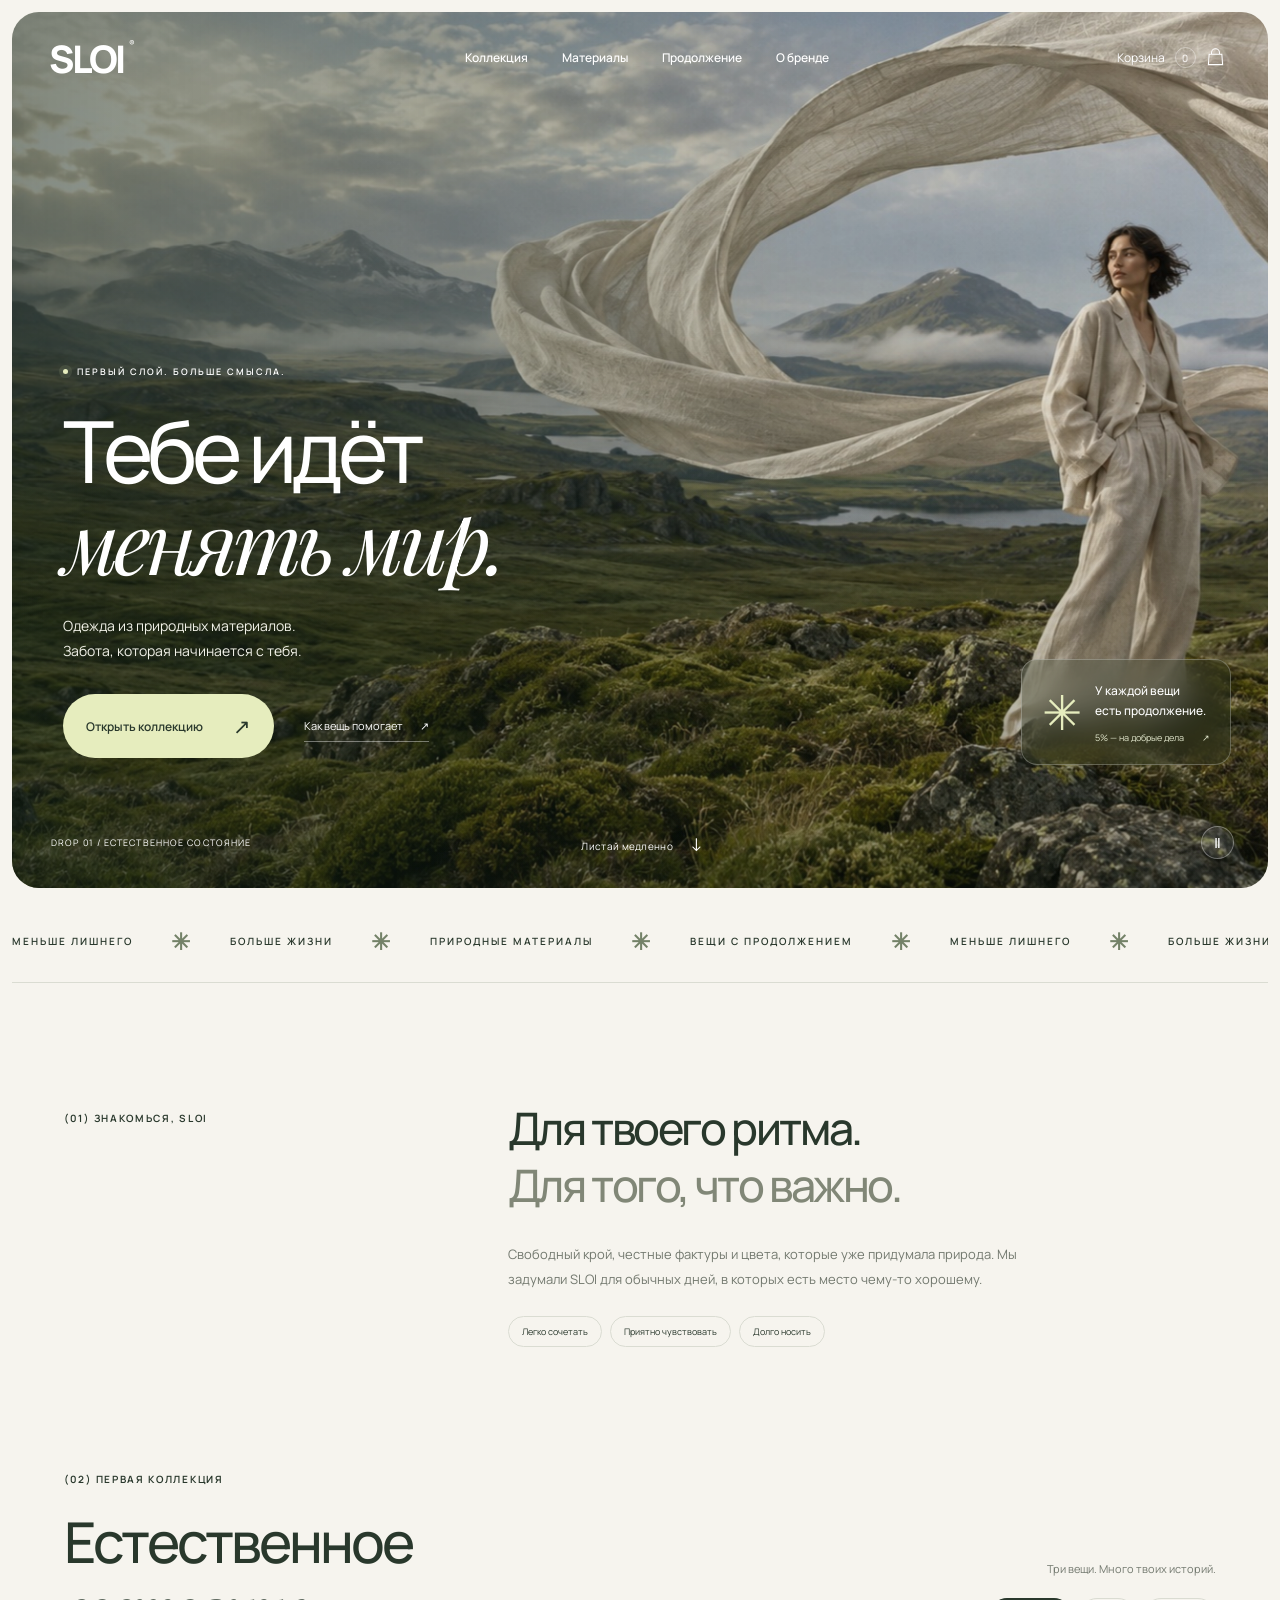
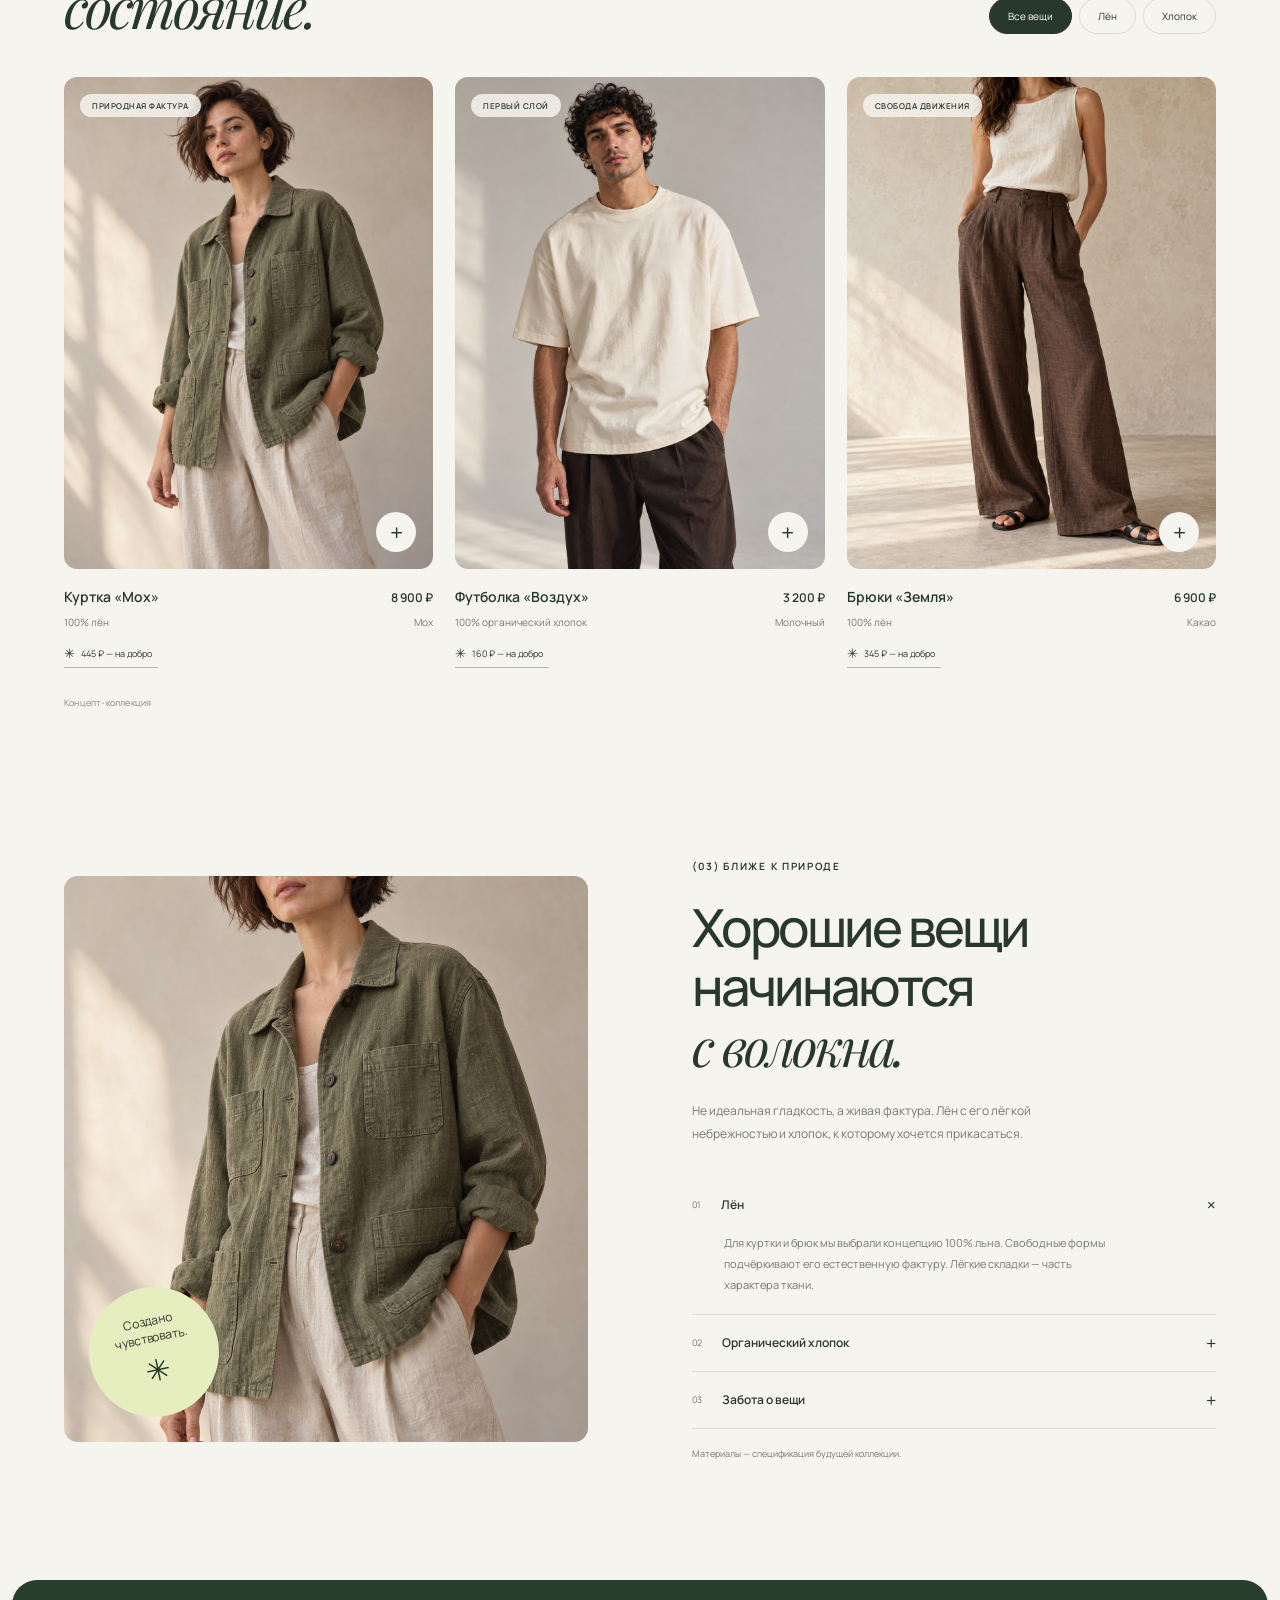
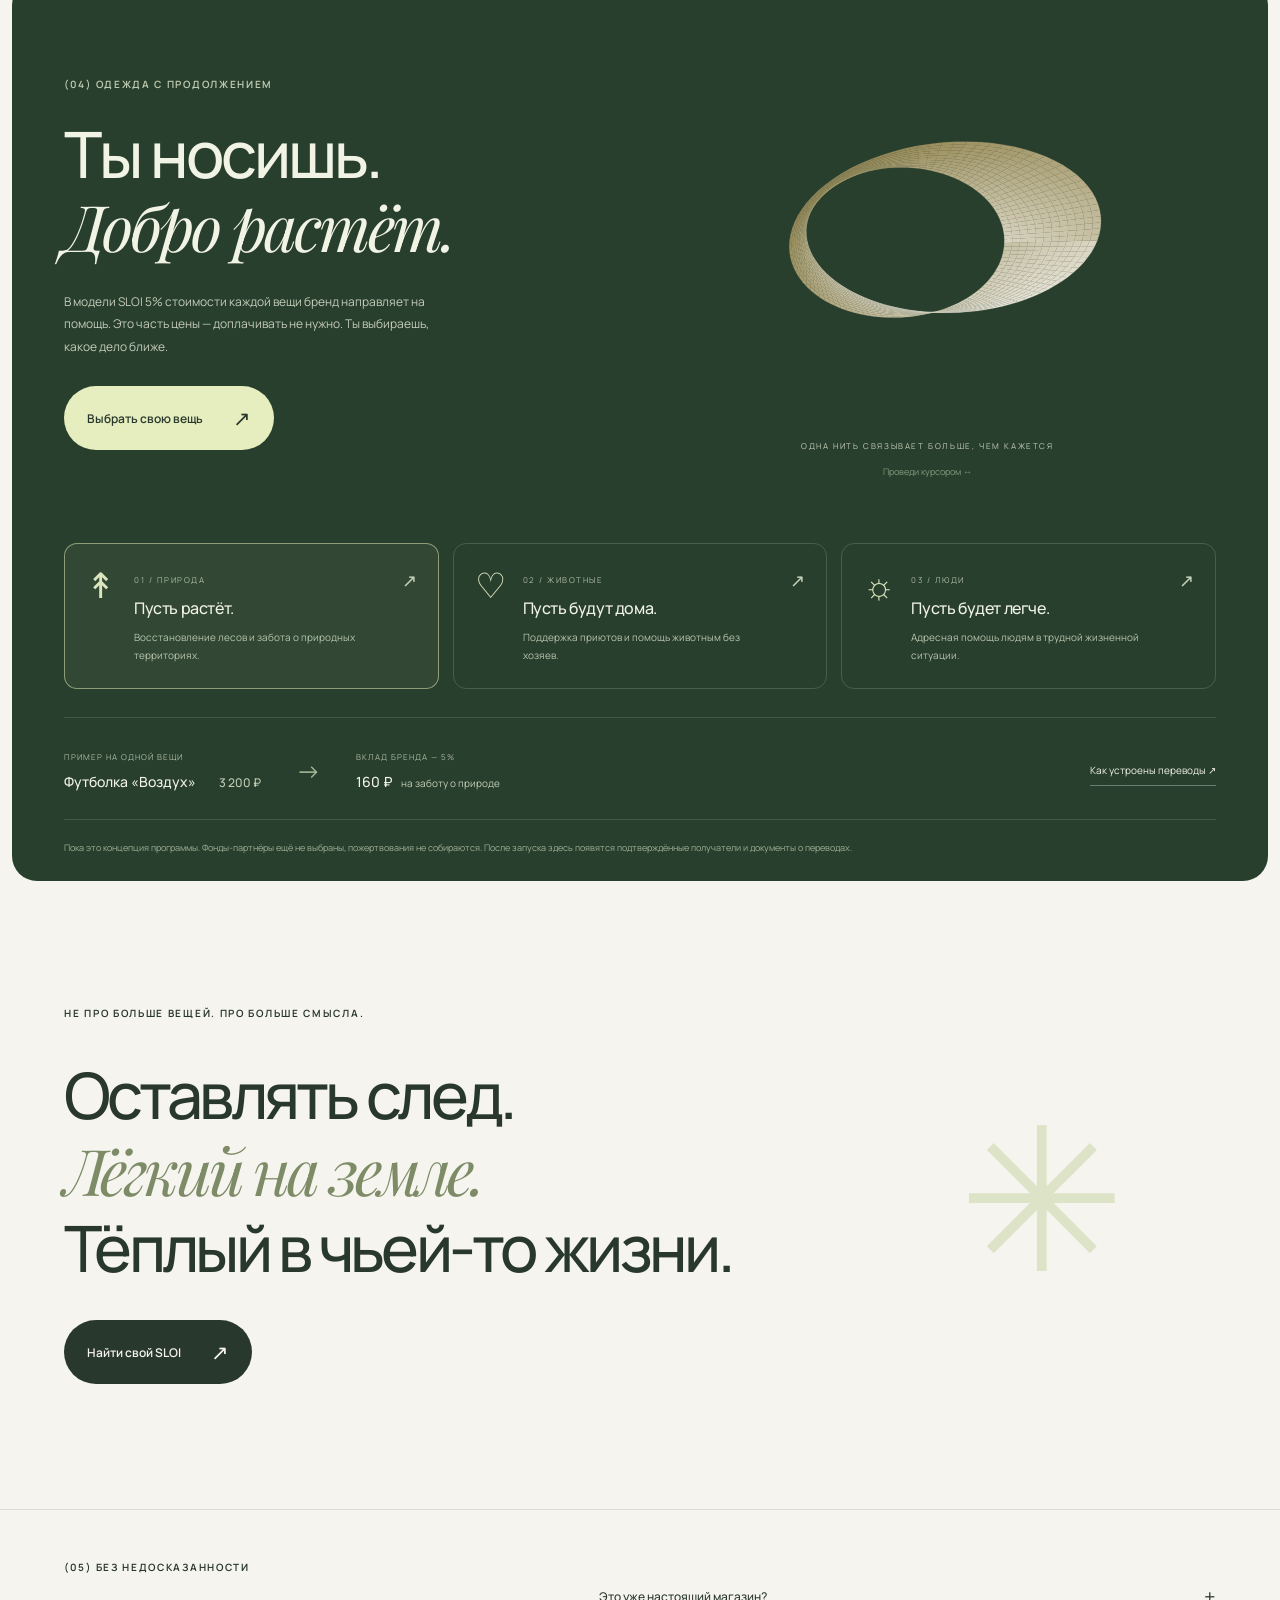
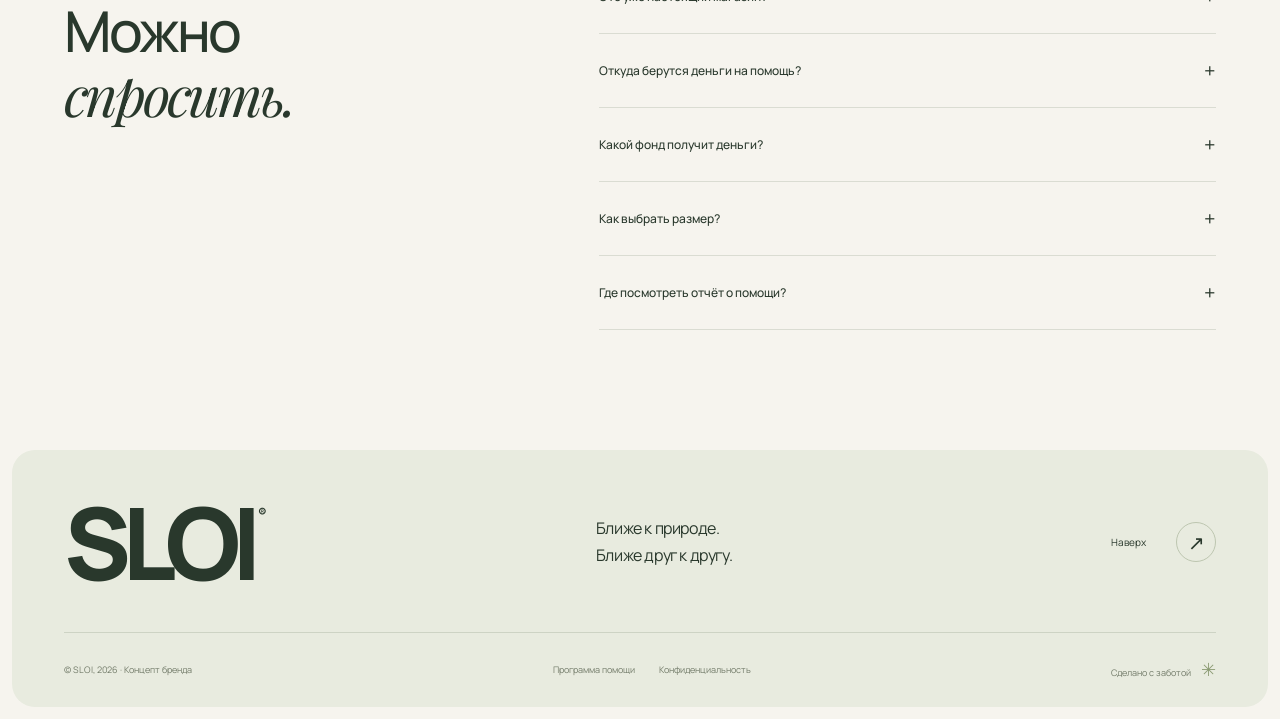
==== sloi-site/index.html @ 8fbbab0b "Publish GORI: portfolio Co-Authored-By: Claude Opus 5.5 <noreply@anthropic.com>" ====
<!doctype html>
<html lang="ru">
<head>
<meta charset="UTF-8"><meta name="viewport" content="width=device-width, initial-scale=1.0"><meta name="theme-color" content="#273a2b">
<title>SLOI — Одежда с продолжением</title><meta name="description" content="Природные материалы, свободные формы и забота, которая продолжается после покупки. Открой первую коллекцию SLOI.">
<link rel="icon" href="data:image/svg+xml,%3Csvg xmlns='http://www.w3.org/2000/svg' viewBox='0 0 80 80'%3E%3Crect width='80' height='80' rx='20' fill='%232c402e'/%3E%3Ctext x='40' y='57' text-anchor='middle' font-size='54' font-family='Georgia' fill='%23ecefd0'%3ES%3C/text%3E%3C/svg%3E">
<link rel="preconnect" href="https://fonts.googleapis.com"><link rel="preconnect" href="https://fonts.gstatic.com" crossorigin><link href="https://fonts.googleapis.com/css2?family=Manrope:wght@400;450;500;550;600;650;700;800&family=Playfair+Display:ital,wght@1,400;1,500&display=swap" rel="stylesheet">
<link rel="stylesheet" href="styles.css"><script src="app.js" defer></script>
</head>
<body>
<a class="skip-link" href="#collection">Перейти к коллекции</a>
<main>
<section class="hero" id="top" aria-label="SLOI — первая коллекция">
<div class="hero-media"><img src="assets/hero.jpg" alt="Модель в льняном костюме в горной долине; над ней парит огромная светлая лента ткани" width="1672" height="941" fetchpriority="high"><video id="heroVideo" autoplay muted loop playsinline preload="auto" poster="assets/hero.jpg" aria-hidden="true"><source src="assets/hero.mp4" type="video/mp4"></video></div><div class="hero-shade"></div>
<header class="header"><a class="logo" href="#top" aria-label="SLOI — на главную">SLOI<span>®</span></a><nav class="desktop-nav" aria-label="Основная навигация"><a href="#collection">Коллекция</a><a href="#materials">Материалы</a><a href="#impact">Продолжение</a><a href="#about">О бренде</a></nav><div class="header-actions"><button class="cart-trigger" data-cart aria-label="Открыть корзину">Корзина <span class="cart-count">0</span><svg viewBox="0 0 24 24" aria-hidden="true"><path d="M7 8V6a5 5 0 0 1 10 0v2M4 8h16l1 13H3L4 8Z"/></svg></button><button class="menu-trigger" aria-label="Открыть меню" aria-expanded="false"><span></span><span></span></button></div></header>
<nav class="mobile-nav" aria-label="Мобильная навигация" hidden><a href="#collection">Коллекция</a><a href="#materials">Материалы</a><a href="#impact">Продолжение</a><a href="#about">О бренде</a></nav>
<div class="hero-copy"><div class="eyebrow hero-eyebrow"><span class="live-dot"></span> ПЕРВЫЙ СЛОЙ. БОЛЬШЕ СМЫСЛА.</div><h1>Тебе идёт<br><em>менять мир.</em></h1><p>Одежда из природных материалов.<br>Забота, которая начинается с тебя.</p><div class="hero-cta"><a href="#collection" class="button button-lime">Открыть коллекцию <span>↗</span></a><a class="text-link" href="#impact">Как вещь помогает <span>↗</span></a></div></div>
<div class="hero-bottom"><span>DROP 01 / ЕСТЕСТВЕННОЕ СОСТОЯНИЕ</span><a href="#collection" aria-label="Прокрутить к коллекции">Листай медленно <span>↓</span></a><button class="motion-toggle" id="motionToggle" aria-label="Остановить анимации" aria-pressed="false"><span aria-hidden="true">Ⅱ</span></button></div>
<a href="#impact" class="hero-impact"><span class="impact-star">✳</span><div><strong>У каждой вещи<br>есть продолжение.</strong><small>5% — на добрые дела <span>↗</span></small></div></a>
</section>
<div class="ticker" aria-hidden="true"><div class="ticker-track"><span>МЕНЬШЕ ЛИШНЕГО</span><i>✳</i><span>БОЛЬШЕ ЖИЗНИ</span><i>✳</i><span>ПРИРОДНЫЕ МАТЕРИАЛЫ</span><i>✳</i><span>ВЕЩИ С ПРОДОЛЖЕНИЕМ</span><i>✳</i><span>МЕНЬШЕ ЛИШНЕГО</span><i>✳</i><span>БОЛЬШЕ ЖИЗНИ</span><i>✳</i><span>ПРИРОДНЫЕ МАТЕРИАЛЫ</span><i>✳</i><span>ВЕЩИ С ПРОДОЛЖЕНИЕМ</span><i>✳</i></div></div>
<section class="intro section-wrap reveal" id="about"><span class="section-index">(01) ЗНАКОМЬСЯ, SLOI</span><div><h2>Для твоего ритма.<br><span>Для того, что важно.</span></h2><p>Свободный крой, честные фактуры и цвета, которые уже придумала природа. Мы задумали SLOI для обычных дней, в которых есть место чему-то хорошему.</p><div class="intro-tags"><span>Легко сочетать</span><span>Приятно чувствовать</span><span>Долго носить</span></div></div></section>
<section id="collection" class="collection section-wrap"><div class="section-head reveal"><div><span class="section-index">(02) ПЕРВАЯ КОЛЛЕКЦИЯ</span><h2>Естественное<br><em>состояние.</em></h2></div><div class="collection-aside"><p>Три вещи. Много твоих историй.</p><div class="filters" role="group" aria-label="Фильтр по материалу"><button class="active" data-filter="all" aria-pressed="true">Все вещи</button><button data-filter="linen" aria-pressed="false">Лён</button><button data-filter="cotton" aria-pressed="false">Хлопок</button></div></div></div><div class="products" id="products"></div><p class="collection-note">Концепт-коллекция</p></section>
<section id="materials" class="materials section-wrap"><div class="material-photo reveal"><img src="assets/jacket.jpg" alt="Льняная куртка цвета мха: фактура, карманы и свободный крой" loading="lazy" width="1086" height="1448"><div class="material-sticker">Создано<br>чувствовать.<span>✳</span></div></div><div class="material-copy reveal"><span class="section-index">(03) БЛИЖЕ К ПРИРОДЕ</span><h2>Хорошие вещи<br>начинаются<br><em>с волокна.</em></h2><p>Не идеальная гладкость, а живая фактура. Лён с его лёгкой небрежностью и хлопок, к которому хочется прикасаться.</p><div class="material-rows"><details open><summary><span>01</span> Лён <i>+</i></summary><p>Для куртки и брюк мы выбрали концепцию 100% льна. Свободные формы подчёркивают его естественную фактуру. Лёгкие складки — часть характера ткани.</p></details><details><summary><span>02</span> Органический хлопок <i>+</i></summary><p>Для футболки — плотный органический хлопок. До выпуска коллекции происхождение сырья и состав нужно подтвердить у производителя; сертификаты пока не заявлены.</p></details><details><summary><span>03</span> Забота о вещи <i>+</i></summary><p>Бережная стирка при 30°C, сушка без машинного нагрева и ремонт вместо ранней замены. Окончательные рекомендации появятся на ярлыке после тестирования образцов.</p></details></div><span class="fineprint">Материалы — спецификация будущей коллекции.</span></div></section>
<section id="impact" class="impact-section"><div class="impact-top"><div class="impact-copy reveal"><span class="section-index">(04) ОДЕЖДА С ПРОДОЛЖЕНИЕМ</span><h2>Ты носишь.<br><em>Добро растёт.</em></h2><p>В модели SLOI 5% стоимости каждой вещи бренд направляет на помощь. Это часть цены — доплачивать не нужно. Ты выбираешь, какое дело ближе.</p><a href="#collection" class="button button-lime">Выбрать свою вещь <span>↗</span></a></div><div class="ribbon-wrap"><canvas id="ribbonCanvas" role="img" aria-label="Медленно вращающаяся объёмная лента, символ непрерывной заботы"></canvas><span class="ribbon-caption">ОДНА НИТЬ СВЯЗЫВАЕТ БОЛЬШЕ, ЧЕМ КАЖЕТСЯ</span><span class="ribbon-tip">Проведи курсором ↔</span></div></div><div class="cause-selector" role="group" aria-label="Выбрать направление помощи"><button class="cause active" data-cause="nature" aria-pressed="true"><span class="cause-icon">↟</span><div><span>01 / ПРИРОДА</span><h3>Пусть растёт.</h3><p>Восстановление лесов и забота о природных территориях.</p></div><i>↗</i></button><button class="cause" data-cause="animals" aria-pressed="false"><span class="cause-icon">♡</span><div><span>02 / ЖИВОТНЫЕ</span><h3>Пусть будут дома.</h3><p>Поддержка приютов и помощь животным без хозяев.</p></div><i>↗</i></button><button class="cause" data-cause="people" aria-pressed="false"><span class="cause-icon">☼</span><div><span>03 / ЛЮДИ</span><h3>Пусть будет легче.</h3><p>Адресная помощь людям в трудной жизненной ситуации.</p></div><i>↗</i></button></div><div class="impact-calculator"><div><span>ПРИМЕР НА ОДНОЙ ВЕЩИ</span><strong>Футболка «Воздух» <span>3 200 ₽</span></strong></div><span class="calc-arrow">→</span><div><span>ВКЛАД БРЕНДА — 5%</span><strong>160 ₽ <em id="causeText">на заботу о природе</em></strong></div><button class="under-link" data-info="impact">Как устроены переводы ↗</button></div><p class="impact-disclosure">Пока это концепция программы. Фонды-партнёры ещё не выбраны, пожертвования не собираются. После запуска здесь появятся подтверждённые получатели и документы о переводах.</p></section>
<section class="manifesto section-wrap reveal"><span class="section-index">НЕ ПРО БОЛЬШЕ ВЕЩЕЙ. ПРО БОЛЬШЕ СМЫСЛА.</span><h2>Оставлять след.<br><em>Лёгкий на земле.</em><br>Тёплый в чьей-то жизни.</h2><a href="#collection" class="button button-dark">Найти свой SLOI <span>↗</span></a><span class="manifesto-star" aria-hidden="true">✳</span></section>
<section class="faq section-wrap"><div class="reveal"><span class="section-index">(05) БЕЗ НЕДОСКАЗАННОСТИ</span><h2>Можно<br><em>спросить.</em></h2></div><div class="faq-items reveal"><details><summary>Это уже настоящий магазин?<span>+</span></summary><p>Пока это работающий концепт бренда: можно изучить вещи, выбрать размер, собрать корзину и сохранить демозаказ. Товары ещё не выпущены; оплата и доставка не подключены.</p></details><details><summary>Откуда берутся деньги на помощь?<span>+</span></summary><p>По задумке 5% стоимости вещей выделяет бренд из своей выручки. В корзине отдельно показан этот вклад. Дополнительное округление суммы — только по твоему желанию, оно выключено по умолчанию.</p></details><details><summary>Какой фонд получит деньги?<span>+</span></summary><p>Сейчас можно выбрать направление: природа, животные или люди. До запуска нужно заключить договоры с фондами и показать их реквизиты. Мы не выдаём направления за существующие партнёрства.</p></details><details><summary>Как выбрать размер?<span>+</span></summary><p>Открой карточку вещи и таблицу размеров. Пока она иллюстрирует будущую размерную сетку; перед продажами её сверят с реальными образцами.</p></details><details><summary>Где посмотреть отчёт о помощи?<span>+</span></summary><p>После запуска программы отчёты будут содержать период, получателя, сумму и платёжные документы. Сейчас переводов не было, поэтому счётчик помощи и выдуманные отчёты здесь не публикуются.</p></details></div></section>
</main>
<footer class="footer"><div class="footer-top"><a href="#top" class="footer-logo" aria-label="SLOI — наверх">SLOI<sup>®</sup></a><p>Ближе к природе.<br>Ближе друг к другу.</p><a href="#top" class="back-top">Наверх <span>↗</span></a></div><div class="footer-bottom"><span>© SLOI, 2026 · Концепт бренда</span><div><button data-info="impact">Программа помощи</button><button data-info="privacy">Конфиденциальность</button></div><span>Сделано с заботой <i>✳</i></span></div></footer>
<dialog id="productDialog" class="product-dialog"><button class="dialog-close" aria-label="Закрыть карточку">×</button><div id="productContent"></div></dialog>
<dialog id="cartDialog" class="cart-dialog"><div class="cart-header"><div><span class="section-index">ВЕЩИ, КОТОРЫЕ ТЕБЕ БЛИЗКИ</span><h2>Твой слой<span>♡</span></h2></div><button class="dialog-close" aria-label="Закрыть корзину">×</button></div><div id="cartContent"></div></dialog>
<dialog id="infoDialog" class="info-dialog"><button class="dialog-close" aria-label="Закрыть информацию">×</button><div id="infoContent"></div></dialog>
<div id="toast" class="toast" role="status" aria-live="polite"></div>
</body></html>
---- sloi-site/styles.css ----
:root{--paper:#f6f4ee;--ink:#29382c;--muted:#73796f;--lime:#e6edbe;--line:#dadcd2;--serif:'Playfair Display',Georgia,serif;--sans:'Manrope',Arial,sans-serif}*{box-sizing:border-box}html{scroll-behavior:smooth;scroll-padding-top:24px}body{margin:0;background:var(--paper);color:var(--ink);font-family:var(--sans);font-size:14px;-webkit-font-smoothing:antialiased}button,a,input,select{ -webkit-tap-highlight-color:transparent}button,input,select{font:inherit}button,a{touch-action:manipulation}button{cursor:pointer;color:inherit}button{border:0}a{color:inherit;text-decoration:none}button:focus-visible,a:focus-visible,summary:focus-visible,select:focus-visible{outline:3px solid #a9bd6a;outline-offset:5px}button:disabled{cursor:not-allowed;opacity:.5}[hidden]{display:none!important}::selection{background:#d9e4ae;color:#273a2b}em{font-family:var(--serif);font-weight:400}h1,h2,h3,p{margin:0}h2{font-size:clamp(42px,4.4vw,70px);font-weight:500;letter-spacing:-3px;line-height:1.12}.section-wrap{max-width:1600px;padding:0 64px;margin:0 auto}.section-index{font-size:10px;font-weight:650;letter-spacing:1.7px;display:block}.button{display:inline-flex;align-items:center;justify-content:space-between;gap:30px;padding:18px 23px;border-radius:40px;font-weight:600;font-size:12px;min-height:55px;transition:background .2s,transform .2s}.button:hover{transform:translateY(-3px)}.button span{font-size:21px;font-weight:400}.button-lime{background:var(--lime);color:var(--ink)}.button-lime:hover{background:#f1f6d5}.button-dark{background:var(--ink);color:var(--paper)}.button-dark:hover{background:#41563b}.skip-link{position:fixed;top:-80px;z-index:99;background:var(--lime);padding:15px}.skip-link:focus{top:10px}.hero{margin:12px;height:calc(100svh - 24px);min-height:730px;max-height:1100px;border-radius:27px;overflow:hidden;position:relative;color:#fff}.hero-media,.hero-shade{position:absolute;inset:0}.hero-media{will-change:transform;transform:scale(1.025)}.hero-media img,.hero-media video{width:100%;height:100%;object-fit:cover;position:absolute;inset:0;object-position:61% center}.hero-media video{opacity:0;transition:opacity 1s}.hero-media video.ready{opacity:1}.hero-shade{background:linear-gradient(90deg,rgba(16,31,20,.52),rgba(15,30,16,.14) 62%,transparent),linear-gradient(0deg,rgba(14,26,17,.28),transparent 50%);pointer-events:none}.header{position:absolute;z-index:3;top:25px;left:37px;right:37px;display:flex;align-items:center;justify-content:space-between}.logo{font-size:38px;font-weight:800;letter-spacing:-3.1px;position:relative;line-height:1}.logo span{font-size:9px;font-weight:500;letter-spacing:0;position:absolute;right:-12px;top:0}.desktop-nav{display:flex;gap:34px;margin-left:60px;font-size:12px;font-weight:550}.desktop-nav a{position:relative;padding:12px 0}.desktop-nav a:after{content:'';position:absolute;bottom:3px;left:0;width:0;height:1px;background:currentColor;transition:width .25s}.desktop-nav a:hover:after{width:100%}.header-actions{display:flex;gap:18px;align-items:center}.cart-trigger{background:transparent;color:#fff;display:flex;align-items:center;gap:10px;font-size:12px}.cart-count{font-size:10px;border:1px solid #ffffff60;border-radius:50%;width:21px;height:21px;display:grid;place-items:center}.cart-trigger svg{width:19px;height:21px;fill:none;stroke:currentColor;stroke-width:1.3}.menu-trigger{display:none;background:transparent;width:30px;height:30px;padding:4px}.menu-trigger span{height:1px;background:#fff;display:block;margin:7px 0}.mobile-nav{position:absolute;z-index:5;top:88px;left:15px;right:15px;border-radius:16px;background:var(--paper);color:var(--ink);padding:24px;box-shadow:0 10px 40px #0003;display:grid;gap:18px}.hero-copy{position:absolute;left:51px;bottom:130px;z-index:2}.eyebrow{font-size:9px;font-weight:600;letter-spacing:2px;display:flex;gap:9px;align-items:center}.live-dot{display:block;width:5px;height:5px;background:var(--lime);border-radius:50%;box-shadow:0 0 0 4px #e6edbe18;animation:pulse 3s infinite}.hero h1{font-size:clamp(64px,6.7vw,110px);font-weight:450;letter-spacing:-5.5px;line-height:1.04;margin:28px 0 25px}.hero h1 em{letter-spacing:-4.8px}.hero-copy p{font-size:14px;line-height:1.8;color:#f2f2e9}.hero-cta{display:flex;align-items:center;gap:30px;margin-top:31px}.text-link{font-size:11px;border-bottom:1px solid #ffffff65;padding:8px 0}.text-link span{margin-left:15px}.hero-bottom{position:absolute;bottom:29px;left:39px;right:34px;display:flex;align-items:center;justify-content:space-between;font-size:9px;letter-spacing:1.1px;z-index:2}.hero-bottom>a{position:absolute;left:50%;transform:translateX(-50%);letter-spacing:.3px;font-size:10px}.hero-bottom>a span{margin-left:15px;font-size:18px}.motion-toggle{background:#ffffff13;color:white;border:1px solid #ffffff55;width:33px;height:33px;border-radius:50%;display:grid;place-items:center;font-size:14px}.hero-impact{position:absolute;right:37px;bottom:123px;z-index:2;display:flex;gap:13px;align-items:center;border:1px solid #ffffff40;background:#283d2630;backdrop-filter:blur(16px);border-radius:16px;padding:20px;max-width:250px;transition:background .2s}.hero-impact:hover{background:#2b402690}.hero-impact strong{font-size:12px;font-weight:500;line-height:1.6}.hero-impact small{font-size:9px;display:block;margin-top:11px;color:#e3e8ce}.hero-impact small span{margin-left:16px}.impact-star{font-size:48px;line-height:1;color:var(--lime);animation:spin 40s linear infinite}.ticker{overflow:hidden;border-bottom:1px solid var(--line);margin:0 12px}.ticker-track{display:flex;align-items:center;gap:38px;white-space:nowrap;width:max-content;animation:marquee 55s linear infinite;padding:25px 0;font-size:10px;font-weight:600;letter-spacing:2px}.ticker i{font-style:normal;font-size:23px;color:#748268}.intro{display:grid;grid-template-columns:1fr 1.8fr;gap:50px;padding-top:117px;padding-bottom:115px}.intro>.section-index{padding-top:11px}.intro h2{font-size:clamp(32px,3.5vw,57px);letter-spacing:-2.4px;line-height:1.27}.intro h2 span{color:#818777}.intro p{max-width:530px;color:#73796f;font-size:13px;line-height:1.95;margin-top:28px}.intro-tags{display:flex;gap:8px;flex-wrap:wrap;margin-top:24px}.intro-tags span{font-size:9px;border:1px solid var(--line);border-radius:24px;padding:8px 13px}.collection{padding-top:10px;padding-bottom:110px}.section-head{display:flex;justify-content:space-between;align-items:flex-end;gap:30px;margin-bottom:38px}.section-head h2{margin-top:24px}.collection-aside{padding-bottom:5px}.collection-aside p{font-size:11px;color:var(--muted);margin-bottom:22px;text-align:right}.filters{display:flex;gap:7px}.filters button{background:transparent;border:1px solid var(--line);border-radius:25px;padding:10px 18px;font-size:10px;transition:.2s}.filters button.active,.filters button:hover{background:var(--ink);color:white;border-color:var(--ink)}.products{display:grid;grid-template-columns:repeat(3,1fr);gap:22px;align-items:start}.product-card{min-width:0}.product-image{width:100%;display:block;position:relative;aspect-ratio:3/4;border-radius:13px;overflow:hidden;padding:0;background:#e8e5db;text-align:left}.product-image img{width:100%;height:100%;object-fit:cover;transition:transform .7s cubic-bezier(.2,.6,.3,1)}.product-image:hover img{transform:scale(1.045)}.product-badge{position:absolute;left:16px;top:17px;background:#f6f4eeda;border-radius:20px;padding:6px 12px;font-size:8px;font-weight:600;letter-spacing:.5px}.product-open{position:absolute;bottom:17px;right:17px;background:#f6f4ee;width:40px;height:40px;border-radius:50%;display:grid;place-items:center;font-size:23px;transition:transform .3s}.product-image:hover .product-open{transform:rotate(90deg)}.product-meta{display:flex;justify-content:space-between;gap:10px;margin-top:18px;align-items:baseline}.product-meta h3{font-size:14px;font-weight:600}.product-price{white-space:nowrap;font-size:12px;font-weight:600}.product-sub{display:flex;justify-content:space-between;margin-top:9px;font-size:10px;color:var(--muted);gap:10px}.product-give{display:inline-flex;align-items:center;gap:6px;margin-top:14px;font-size:9px;border-bottom:1px solid #b7bfaa;padding-bottom:5px;background:transparent;padding-left:0}.product-give span{font-size:13px}.collection-note{font-size:9px;color:#83877b;margin-top:28px;letter-spacing:.2px}.materials{display:grid;grid-template-columns:1fr 1fr;gap:9%;padding-top:40px;padding-bottom:120px;align-items:center}.material-photo{position:relative;aspect-ratio:1/1.08;border-radius:14px;overflow:hidden}.material-photo>img{width:100%;height:100%;object-fit:cover;object-position:center 48%;transform:scale(1.15)}.material-sticker{position:absolute;bottom:25px;left:25px;background:var(--lime);border-radius:50%;width:130px;height:130px;display:flex;align-items:center;justify-content:center;flex-direction:column;text-align:center;font-size:12px;line-height:1.4;transform:rotate(-12deg)}.material-sticker span{font-size:30px;margin-top:3px}.material-copy h2{margin-top:25px;font-size:clamp(39px,4.1vw,64px)}.material-copy>p{font-size:12px;line-height:1.9;max-width:400px;margin:24px 0 31px;color:var(--muted)}.material-rows details{border-bottom:1px solid var(--line)}summary{list-style:none;cursor:pointer}summary::-webkit-details-marker{display:none}.material-rows summary{display:flex;align-items:center;padding:16px 0;font-size:12px;font-weight:600;gap:20px}.material-rows summary>span{font-size:9px;color:var(--muted);font-weight:400}.material-rows summary i{font-size:18px;font-style:normal;font-weight:400;margin-left:auto;transition:transform .2s}details[open] summary i,details[open] summary>span:last-child{transform:rotate(45deg)}.material-rows details p{font-size:11px;line-height:1.9;color:var(--muted);padding:0 30px 18px 32px;max-width:450px}.fineprint{font-size:9px;color:var(--muted);display:block;margin-top:18px}.impact-section{background:#293f2e;color:#f1f3e5;margin:0 12px;border-radius:25px;padding:70px 52px 25px;overflow:hidden}.impact-top{display:grid;grid-template-columns:1fr 1.1fr;align-items:center;gap:50px}.impact-copy h2{margin-top:27px;font-size:clamp(50px,5vw,79px)}.impact-copy>p{font-size:12px;line-height:1.9;color:#c4ccb9;max-width:390px;margin:27px 0 27px}.impact-copy>.section-index{color:#bdc9ae}.ribbon-wrap{position:relative;min-width:0}.ribbon-wrap canvas{width:100%;height:390px;display:block}.ribbon-caption{display:block;text-align:center;font-size:8px;letter-spacing:1.6px;color:#c4ccb9}.ribbon-tip{display:block;text-align:center;font-size:9px;color:#83987d;margin-top:14px}.cause-selector{display:grid;grid-template-columns:repeat(3,1fr);gap:14px;margin-top:65px}.cause{display:flex;align-items:flex-start;gap:16px;text-align:left;background:transparent;border:1px solid #ffffff26;border-radius:13px;padding:24px 21px;color:#f1f3e5;transition:background .3s,border .3s}.cause.active,.cause:hover{background:#e6edbe0c;border-color:#d5dfac90}.cause-icon{font-size:35px;line-height:1;color:#dce6be;width:32px;flex-shrink:0}.cause div>span{font-size:8px;letter-spacing:1.5px;color:#aebba3}.cause h3{font-size:16px;font-weight:500;margin:10px 0 9px;letter-spacing:-.4px}.cause p{font-size:10px;line-height:1.8;color:#b7c4ac;max-width:230px}.cause i{font-style:normal;margin-left:auto;font-size:18px;color:#c6d2b8}.impact-calculator{display:flex;align-items:center;gap:35px;padding:33px 0 28px;margin-top:28px;border-top:1px solid #ffffff20;border-bottom:1px solid #ffffff20}.impact-calculator>div>span{display:block;font-size:8px;letter-spacing:1px;color:#aab99f;margin-bottom:10px}.impact-calculator strong{font-size:14px;font-weight:500;display:block}.impact-calculator strong>span{font-size:12px;margin-left:20px;color:#c1cdb5}.impact-calculator strong em{font-family:var(--sans);font-size:10px;font-style:normal;margin-left:6px;color:#c1cdb5}.calc-arrow{font-size:25px;color:#a7ba98}.under-link{margin-left:auto;font-size:10px;border-bottom:1px solid #ffffff50;padding:8px 0;background:transparent;color:inherit}.impact-disclosure{font-size:9px;line-height:1.8;color:#9eaf94;max-width:900px;margin:20px 0 0}.manifesto{position:relative;padding-top:125px;padding-bottom:125px;overflow:hidden}.manifesto h2{font-size:clamp(42px,5vw,80px);line-height:1.18;letter-spacing:-3.7px;margin:37px 0 35px;position:relative;z-index:1}.manifesto h2 em{color:#7d8b67}.manifesto-star{position:absolute;right:12%;top:34%;font-size:200px;color:#dce3c7;line-height:1;animation:spin 90s linear infinite;z-index:0}.faq{display:grid;grid-template-columns:1fr 1.3fr;gap:60px;padding-top:50px;padding-bottom:120px;border-top:1px solid var(--line)}.faq h2{margin-top:25px}.faq-items details{border-bottom:1px solid var(--line)}.faq-items summary{display:flex;align-items:center;justify-content:space-between;gap:20px;padding:23px 0;font-size:12px;font-weight:500}.faq-items summary>span{font-size:20px;font-weight:400;transition:transform .2s}.faq-items p{font-size:11px;line-height:1.9;color:var(--muted);padding-bottom:24px;max-width:520px}.footer{margin:0 12px 12px;background:#e8ebdf;border-radius:23px;padding:42px 52px 26px}.footer-top{display:flex;align-items:center;justify-content:space-between;padding-bottom:40px}.footer-logo{font-size:100px;font-weight:800;letter-spacing:-9px;line-height:1}.footer-logo sup{font-size:13px;letter-spacing:0;vertical-align:top;display:inline-block;margin-top:15px;margin-left:5px}.footer-top p{font-size:16px;line-height:1.7;letter-spacing:-.4px;margin-left:-50px}.back-top{font-size:10px;display:flex;align-items:center;gap:30px}.back-top span{width:40px;height:40px;border:1px solid #bdc6b0;border-radius:50%;display:grid;place-items:center;font-size:20px}.footer-bottom{display:flex;align-items:center;justify-content:space-between;gap:25px;border-top:1px solid #cdd3c4;padding-top:24px;font-size:9px;color:#727b69}.footer-bottom>div{display:flex;gap:24px}.footer-bottom button{background:transparent;font-size:9px;padding:0;color:inherit}.footer-bottom i{font-size:18px;font-style:normal;color:#8a9a72;margin-left:8px}.reveal{opacity:1}.js-ready .reveal{opacity:0;transform:translateY(25px);transition:opacity .8s,transform .8s}.js-ready .reveal.visible{opacity:1;transform:translateY(0)}dialog{border:0;color:var(--ink);background:var(--paper);padding:0;max-height:90svh;box-shadow:0 30px 100px #0003}dialog::backdrop{background:#111e16a6;backdrop-filter:blur(5px)}.dialog-close{position:absolute;right:20px;top:18px;width:35px;height:35px;border-radius:50%;background:#efeee7;z-index:5;font-size:24px;font-weight:400;line-height:1}.product-dialog{width:min(900px,92vw);max-width:900px;border-radius:20px}.product-detail{display:grid;grid-template-columns:1fr 1fr}.product-detail>img{width:100%;height:100%;max-height:740px;object-fit:cover}.product-detail-copy{padding:54px 34px 32px}.product-detail-copy h2{font-size:36px;letter-spacing:-1.4px;margin:18px 0 10px}.detail-price{font-size:18px;margin:14px 0 16px}.product-description{font-size:11px;line-height:1.9;color:var(--muted)}.size-heading{display:flex;justify-content:space-between;font-size:10px;margin-top:27px;align-items:center}.size-heading button{font-size:9px;text-decoration:underline;background:transparent}.sizes{display:flex;gap:8px;margin:13px 0 20px}.sizes button{width:46px;height:40px;border:1px solid var(--line);border-radius:6px;background:transparent;font-size:11px}.sizes button.active{background:var(--ink);color:var(--paper);border-color:var(--ink)}.add-cart{width:100%;border-radius:8px;font-size:12px}.detail-impact{font-size:10px;line-height:1.8;background:#e9eddf;border-radius:8px;padding:13px;margin:15px 0;color:#536445}.detail-impact strong{font-weight:650}.detail-meta{font-size:10px;line-height:1.9;padding-top:10px;display:grid;gap:7px}.size-table{margin:15px 0;font-size:10px;width:100%;border-collapse:collapse}.size-table th,.size-table td{text-align:left;padding:9px 5px;border-bottom:1px solid var(--line)}.size-note{font-size:9px;color:var(--muted);line-height:1.6}.cart-dialog{width:490px;max-width:100vw;margin:0 0 0 auto;height:100svh;max-height:100svh;border-radius:18px 0 0 18px;padding:33px 28px}.cart-header{position:relative;display:flex;justify-content:space-between;align-items:center;margin-bottom:30px}.cart-header .dialog-close{top:-8px;right:-8px}.cart-header h2{font-size:34px;letter-spacing:-1.4px;margin-top:17px}.cart-header h2>span{margin-left:14px;font-size:25px;color:#8a9c70}.cart-header .section-index{font-size:8px}.cart-item{display:grid;grid-template-columns:72px 1fr;gap:15px;padding:19px 0;border-bottom:1px solid var(--line)}.cart-item>img{width:72px;height:96px;object-fit:cover;border-radius:7px}.cart-item h3{font-size:12px;font-weight:600;margin:3px 0 7px}.cart-item p{font-size:10px;color:var(--muted);margin-bottom:13px}.cart-item-bottom{display:flex;align-items:center;justify-content:space-between;gap:7px}.qty{display:flex;align-items:center;gap:12px;font-size:11px}.qty button{width:23px;height:23px;background:transparent;border:1px solid var(--line);border-radius:4px;font-size:13px}.item-total{font-size:11px;font-weight:600}.remove-item{font-size:16px;background:transparent;color:#8e9388;padding:3px}.cart-impact{background:#e7ecdc;border-radius:12px;padding:18px;margin-top:24px}.cart-impact h3{font-size:13px;font-weight:600}.cart-impact>p{font-size:10px;line-height:1.8;margin:10px 0;color:#63735a}.cart-impact select{width:100%;background:var(--paper);border:1px solid #d1dac4;border-radius:7px;padding:11px;font-size:11px;color:var(--ink);margin-top:5px}.round-label{display:flex;align-items:flex-start;gap:10px;font-size:10px;line-height:1.8;margin:15px 0 3px;cursor:pointer}.round-label input{accent-color:#3b5835;width:16px;height:16px;margin:2px 0 0;flex-shrink:0}.cart-totals{display:grid;gap:12px;margin:25px 0;font-size:11px}.cart-totals>div{display:flex;justify-content:space-between;gap:15px}.cart-totals .grand-total{font-size:17px;border-top:1px solid var(--line);padding-top:17px;margin-top:4px;font-weight:600}.checkout-button{width:100%;border-radius:8px}.cart-disclaimer{font-size:9px;color:var(--muted);line-height:1.8;margin:12px 0}.empty-cart{padding:70px 10px;text-align:center}.empty-cart .empty-icon{font-size:55px;color:#9ca988;margin-bottom:25px}.empty-cart h3{font-size:22px;font-weight:500;letter-spacing:-.7px}.empty-cart p{font-size:11px;color:var(--muted);line-height:1.8;margin:17px auto 24px;max-width:270px}.info-dialog{max-width:600px;width:90vw;border-radius:20px;padding:50px 35px 35px}.info-dialog h2{font-size:35px;letter-spacing:-1.5px;margin:18px 0 23px}.info-dialog p{font-size:12px;line-height:1.9;color:var(--muted);margin:15px 0}.info-dialog h3{font-size:14px;font-weight:600;margin:25px 0 6px}.order-summary{background:#e9eddf;padding:18px;border-radius:10px;font-size:11px;line-height:2}.order-summary strong{display:block;font-size:14px;margin-bottom:5px}.toast{position:fixed;left:50%;bottom:24px;transform:translate(-50%,30px);background:#2d422f;color:var(--paper);border:1px solid #ffffff20;border-radius:30px;padding:15px 25px;font-size:11px;box-shadow:0 8px 35px #0002;z-index:100;opacity:0;pointer-events:none;transition:.3s;max-width:90vw;text-align:center}.toast.show{opacity:1;transform:translate(-50%,0)}.motion-paused *{animation-play-state:paused!important}@keyframes marquee{to{transform:translateX(-50%)}}@keyframes spin{to{transform:rotate(360deg)}}@keyframes pulse{50%{box-shadow:0 0 0 6px #e6edbe08}}@media(min-width:1700px){.hero-copy{left:5%;bottom:160px}.hero-impact{right:4%;bottom:160px}.header{left:4%;right:4%}.impact-section{padding:85px max(52px,calc((100vw - 1472px)/2)) 30px}}@media(max-width:1050px){.section-wrap{padding-left:35px;padding-right:35px}.desktop-nav{gap:20px;margin-left:0}.hero-copy{left:35px}.hero-impact{right:27px;max-width:210px;padding:15px}.hero h1{font-size:75px}.intro{grid-template-columns:1fr 2fr;gap:25px}.materials{gap:6%}.impact-section{padding-left:35px;padding-right:35px}.cause{padding:20px 14px;gap:10px}.cause-icon{font-size:26px;width:24px}.cause h3{font-size:13px}.impact-calculator{gap:20px}.impact-calculator strong{font-size:12px}.impact-calculator strong>span{margin-left:6px}.ribbon-wrap canvas{height:330px}.impact-top{gap:25px}.footer{padding-left:35px;padding-right:35px}}@media(max-width:760px){h2{letter-spacing:-2px}.section-wrap{padding-left:23px;padding-right:23px}.hero{margin:8px;min-height:770px;height:calc(100svh - 16px);border-radius:20px;max-height:940px}.header{top:25px;left:24px;right:22px}.logo{font-size:32px}.desktop-nav{display:none}.menu-trigger{display:block}.cart-trigger{font-size:10px}.cart-trigger svg{display:none}.header-actions{gap:17px}.hero-media img,.hero-media video{object-position:83% center}.hero-shade{background:linear-gradient(0deg,#102614c7,transparent 85%),linear-gradient(90deg,#1026142e,transparent)}.hero-copy{left:24px;right:20px;bottom:165px}.hero h1{font-size:clamp(54px,10.8vw,80px);letter-spacing:-3px;margin:22px 0}.hero h1 em{letter-spacing:-3px}.eyebrow{font-size:7px;letter-spacing:1.3px}.hero-copy p{font-size:12px}.hero-cta{margin-top:25px;gap:20px;flex-wrap:wrap}.hero-cta .button{font-size:10px;padding:16px 20px;gap:22px;min-height:50px}.text-link{font-size:9px}.hero-impact{left:24px;right:auto;bottom:72px;max-width:none;padding:10px 14px;gap:11px;border-radius:10px}.impact-star{font-size:28px}.hero-impact strong{font-size:10px}.hero-impact strong br{display:none}.hero-impact small{margin-top:4px;font-size:8px}.hero-bottom{left:24px;right:20px;bottom:23px;font-size:6px;letter-spacing:.7px}.hero-bottom>a{display:none}.motion-toggle{width:29px;height:29px}.ticker{margin:0 8px}.ticker-track{gap:25px;padding:20px 0;font-size:8px}.ticker i{font-size:18px}.intro{grid-template-columns:1fr;padding-top:70px;padding-bottom:75px;gap:28px}.intro h2{font-size:36px;letter-spacing:-1.7px}.intro p{font-size:12px;max-width:100%;margin-top:24px}.intro-tags{margin-top:22px}.intro-tags span{font-size:8px;padding:7px 10px}.section-index{font-size:8px;letter-spacing:1.3px}.section-head{display:block;margin-bottom:25px}.section-head h2{font-size:48px;margin-top:22px}.collection-aside{margin-top:25px}.collection-aside p{text-align:left;font-size:10px;margin-bottom:17px}.filters button{font-size:9px;padding:9px 15px}.products{grid-template-columns:1fr 1fr;gap:30px 13px}.product-card:first-child{grid-column:1/-1}.product-card:first-child .product-image{aspect-ratio:4/4.6}.product-card:first-child .product-image img{object-position:center 37%}.product-meta{margin-top:14px;gap:7px;flex-wrap:wrap}.product-meta h3{font-size:12px}.product-price{font-size:11px}.product-sub{font-size:8px;flex-wrap:wrap;gap:4px}.product-give{font-size:8px;margin-top:10px}.product-badge{left:11px;top:12px;font-size:7px;padding:5px 9px}.product-open{width:31px;height:31px;right:11px;bottom:12px;font-size:20px}.collection{padding-bottom:70px}.collection-note{font-size:8px;line-height:1.8}.materials{grid-template-columns:1fr;padding-top:0;padding-bottom:75px;gap:40px}.material-photo{aspect-ratio:1/1.05}.material-copy h2{font-size:48px}.material-copy>p{font-size:12px;max-width:100%}.material-sticker{width:108px;height:108px;left:20px;bottom:20px;font-size:11px}.material-rows summary{font-size:12px}.material-rows details p{font-size:11px}.impact-section{margin:0 8px;padding:44px 22px 24px;border-radius:20px}.impact-top{grid-template-columns:1fr;gap:0}.impact-copy h2{font-size:54px;margin-top:23px}.impact-copy>p{font-size:12px;margin-top:23px}.impact-copy .button{font-size:10px}.ribbon-wrap canvas{height:290px}.ribbon-caption{font-size:6px}.ribbon-tip{font-size:8px;margin-top:10px}.cause-selector{grid-template-columns:1fr;gap:10px;margin-top:32px}.cause{padding:20px;gap:18px;align-items:center}.cause-icon{font-size:34px;width:34px}.cause h3{font-size:16px;margin:8px 0}.cause p{font-size:10px;max-width:100%}.cause i{font-size:21px}.impact-calculator{display:grid;grid-template-columns:1fr auto;gap:20px;margin-top:24px;padding-top:26px;padding-bottom:25px}.impact-calculator>div:first-child{grid-column:1}.calc-arrow{grid-column:2;grid-row:1/3;transform:rotate(90deg)}.impact-calculator>div:nth-of-type(2){grid-column:1}.impact-calculator strong{font-size:14px}.impact-calculator strong>span{font-size:12px;margin-left:15px}.under-link{grid-column:1/-1;justify-self:start;margin-left:0;font-size:9px}.impact-disclosure{font-size:8px}.manifesto{padding-top:75px;padding-bottom:75px}.manifesto h2{font-size:40px;letter-spacing:-2px;line-height:1.22;margin-top:27px}.manifesto>.section-index{font-size:7px}.manifesto-star{font-size:140px;right:-40px;top:32%;opacity:.65}.manifesto>.button{font-size:10px}.faq{grid-template-columns:1fr;gap:30px;padding-top:45px;padding-bottom:70px}.faq h2{font-size:47px}.faq-items summary{font-size:11px;padding:22px 0}.faq-items p{font-size:11px}.footer{margin:0 8px 8px;padding:30px 23px 22px;border-radius:19px}.footer-top{flex-wrap:wrap;gap:27px;padding-bottom:30px}.footer-logo{font-size:80px;letter-spacing:-7px}.footer-logo sup{font-size:10px}.footer-top p{font-size:12px;margin-left:0}.back-top{width:100%;justify-content:space-between;font-size:9px}.back-top span{width:32px;height:32px}.footer-bottom{font-size:8px;align-items:flex-start;flex-direction:column;gap:17px;padding-top:22px}.footer-bottom button{font-size:8px}.footer-bottom>span:last-child{display:none}.product-detail{grid-template-columns:1fr}.product-dialog{max-height:93svh}.product-detail>img{height:300px;object-position:50% 32%}.product-detail-copy{padding:28px 24px}.product-detail-copy h2{font-size:32px}.product-detail .dialog-close{background:#f6f4ee}.info-dialog{padding:48px 25px 28px}.info-dialog h2{font-size:31px}.cart-dialog{border-radius:0;width:100vw;padding:31px 23px}.cart-header h2{font-size:32px}.toast{font-size:10px;padding:13px 20px}.product-card.filtered-single{grid-column:auto}.product-card.filtered-single .product-image{aspect-ratio:3/4}}@media(prefers-reduced-motion:reduce){html{scroll-behavior:auto}*,*:before,*:after{animation:none!important;transition:none!important}.js-ready .reveal{opacity:1;transform:none}}
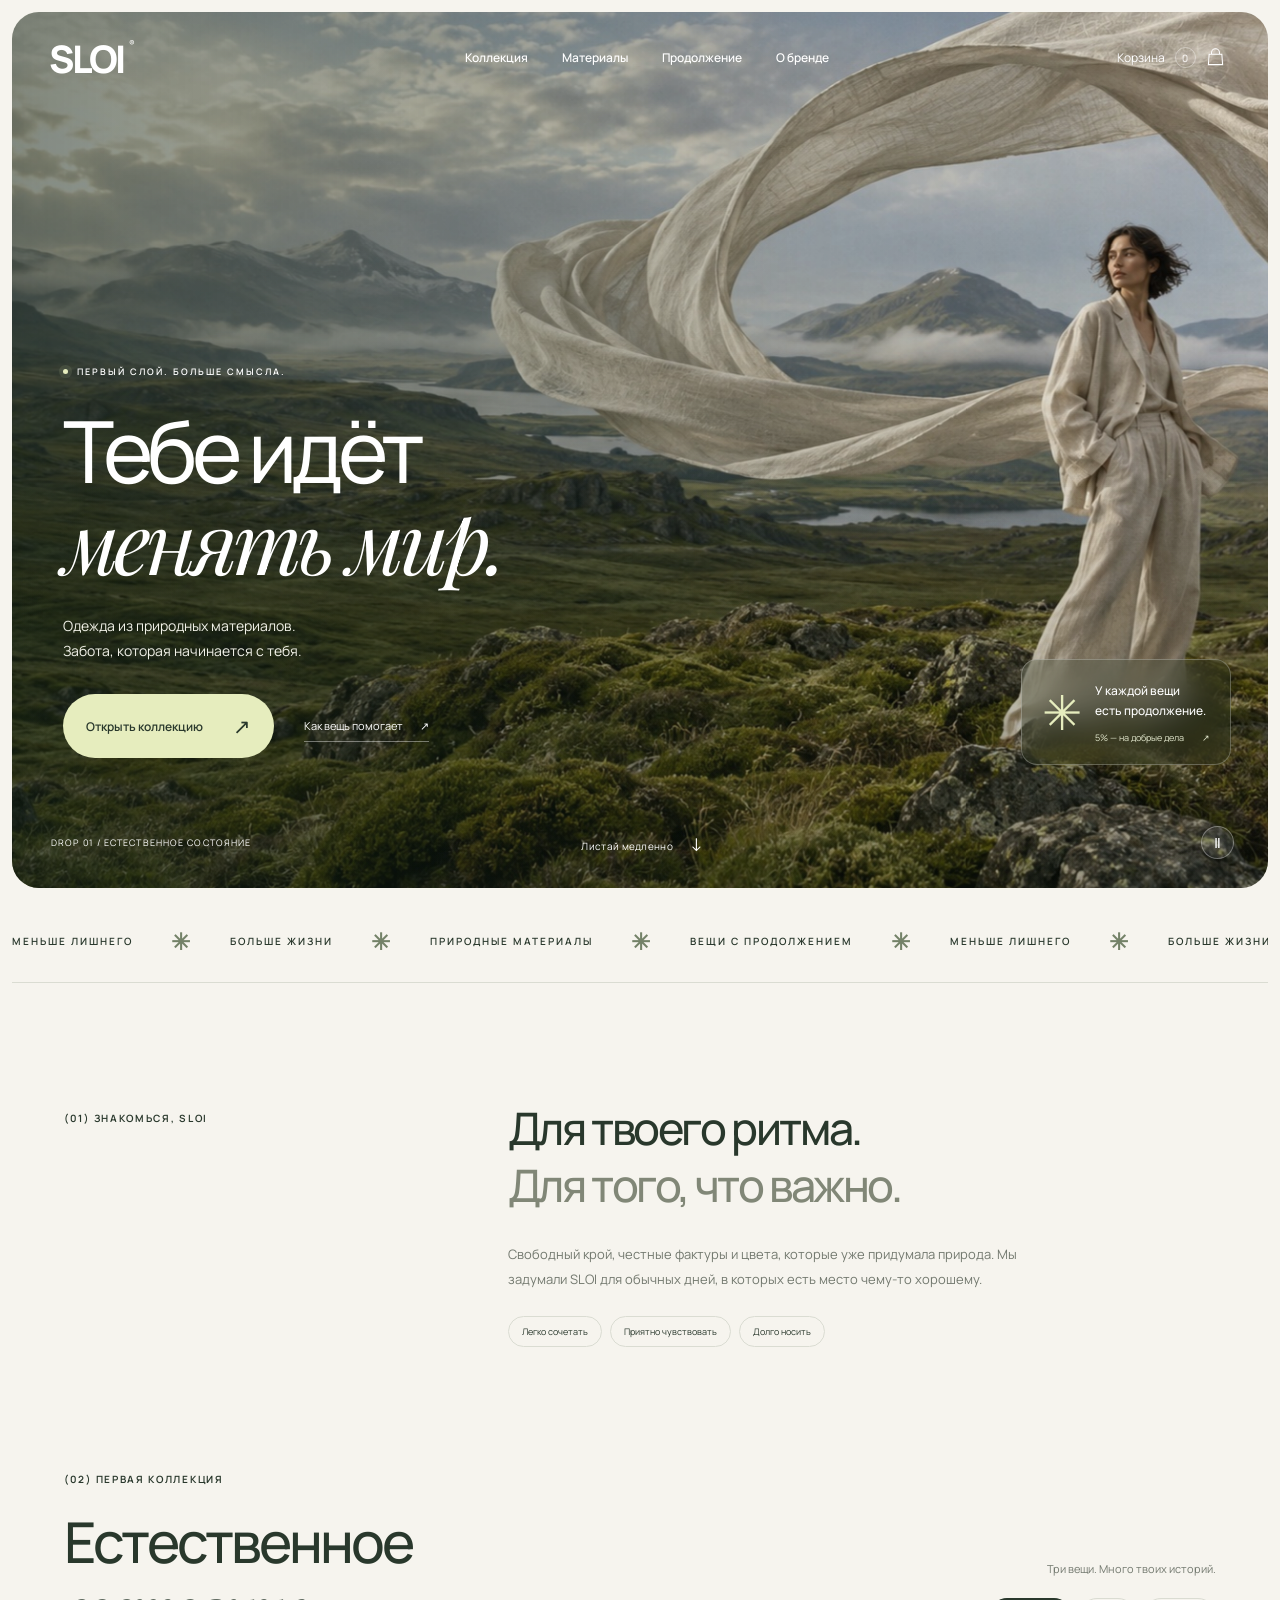
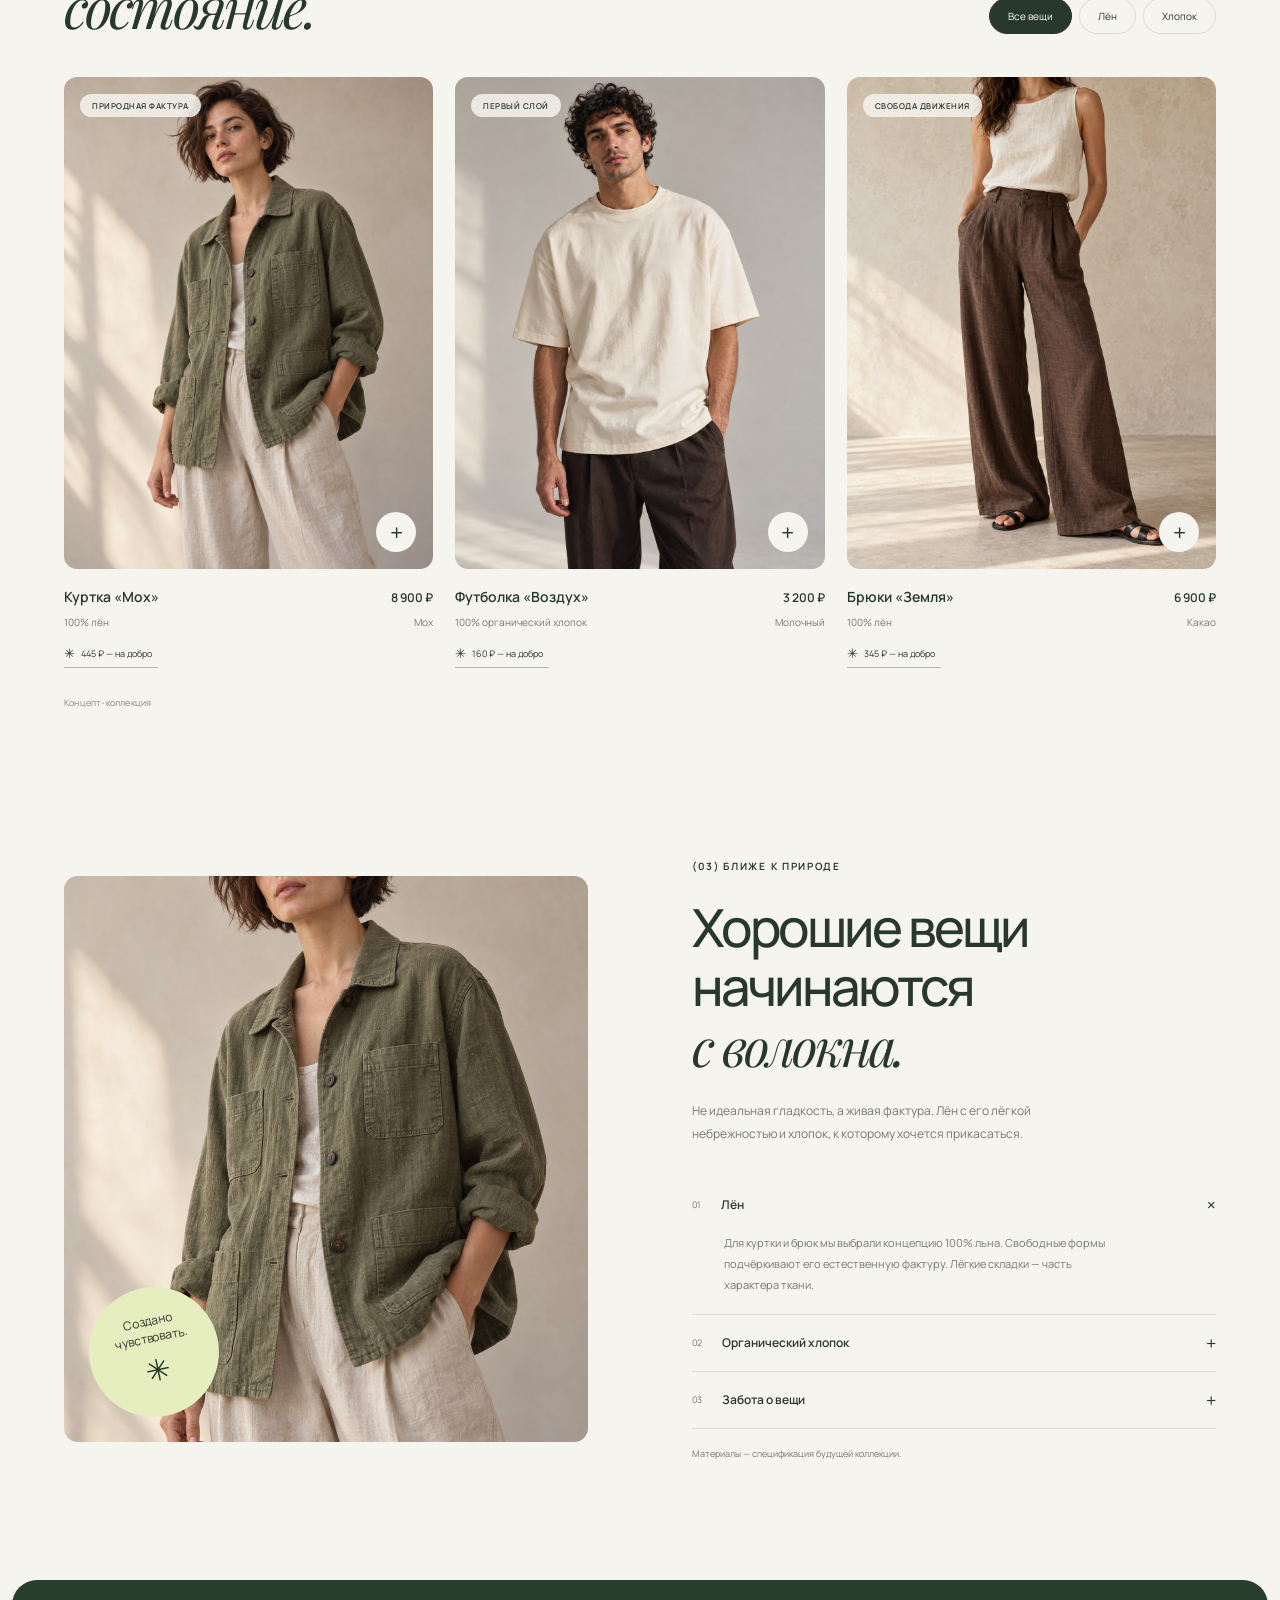
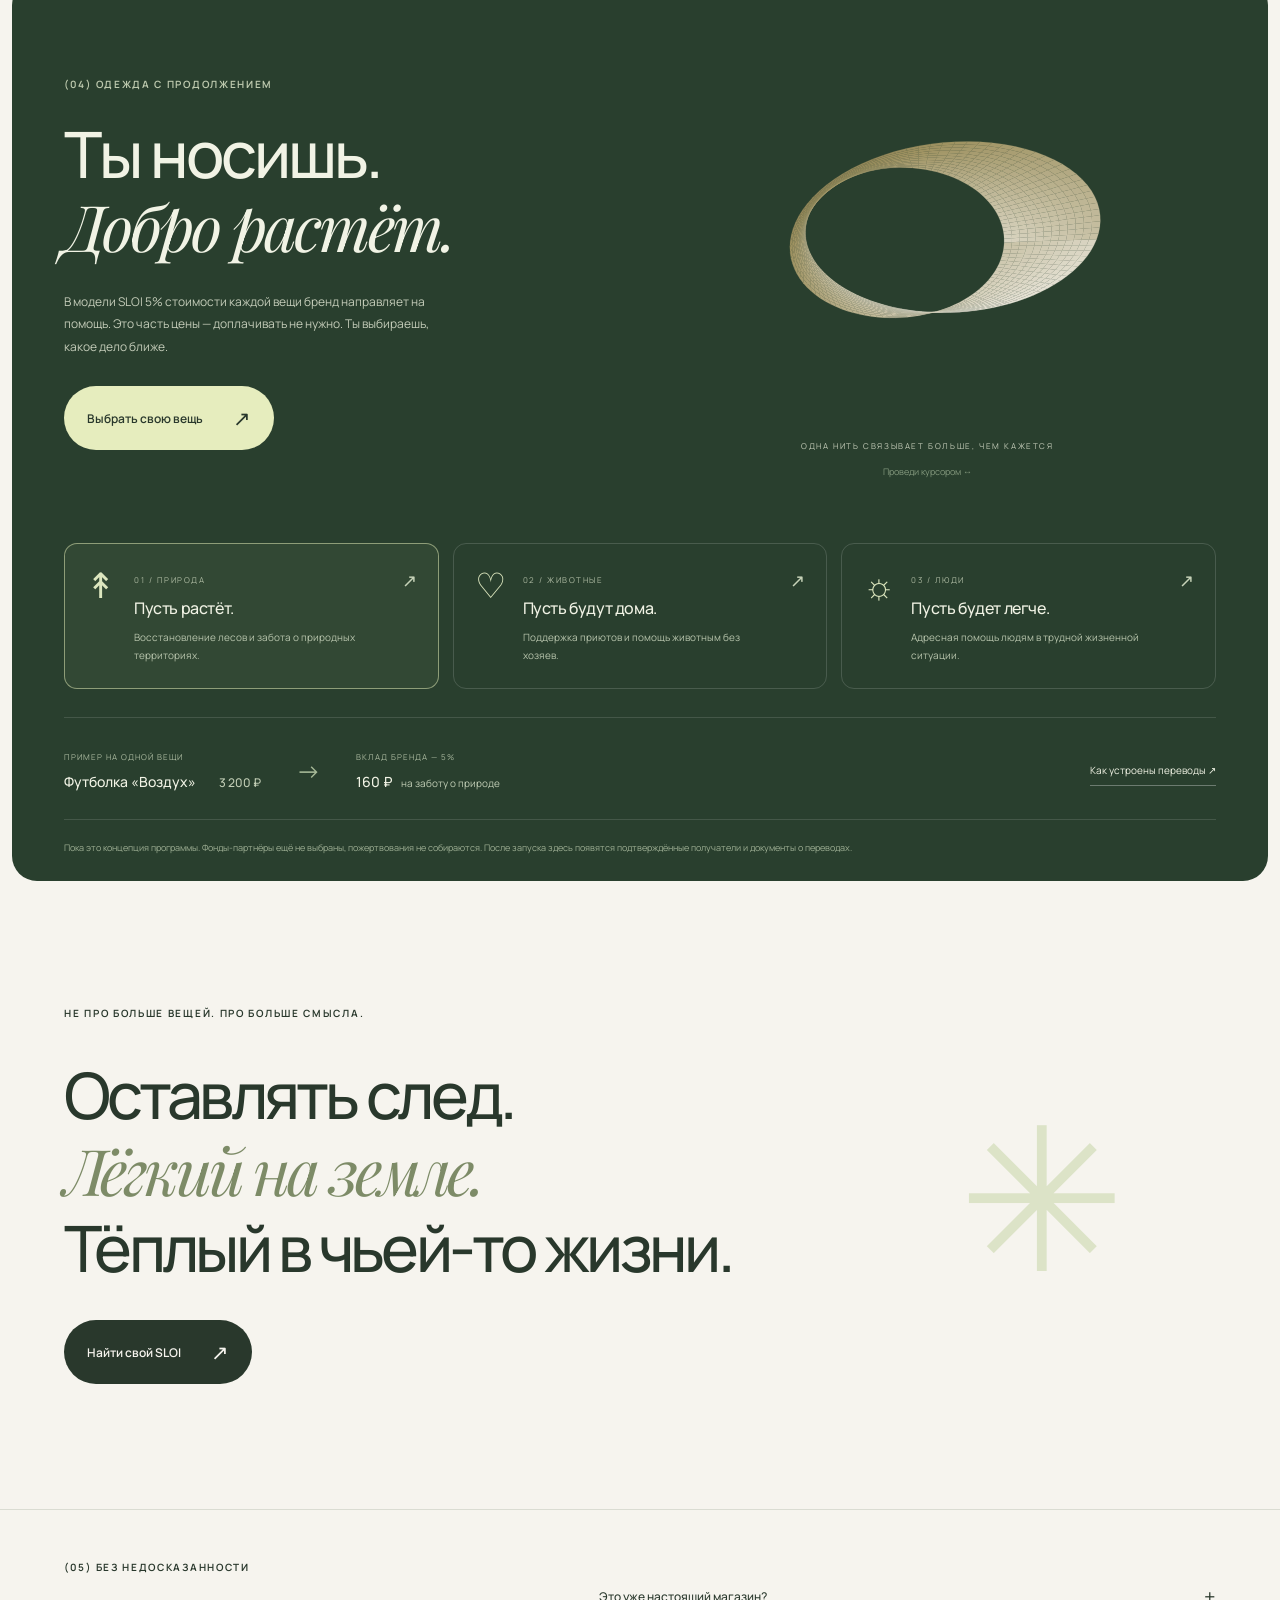
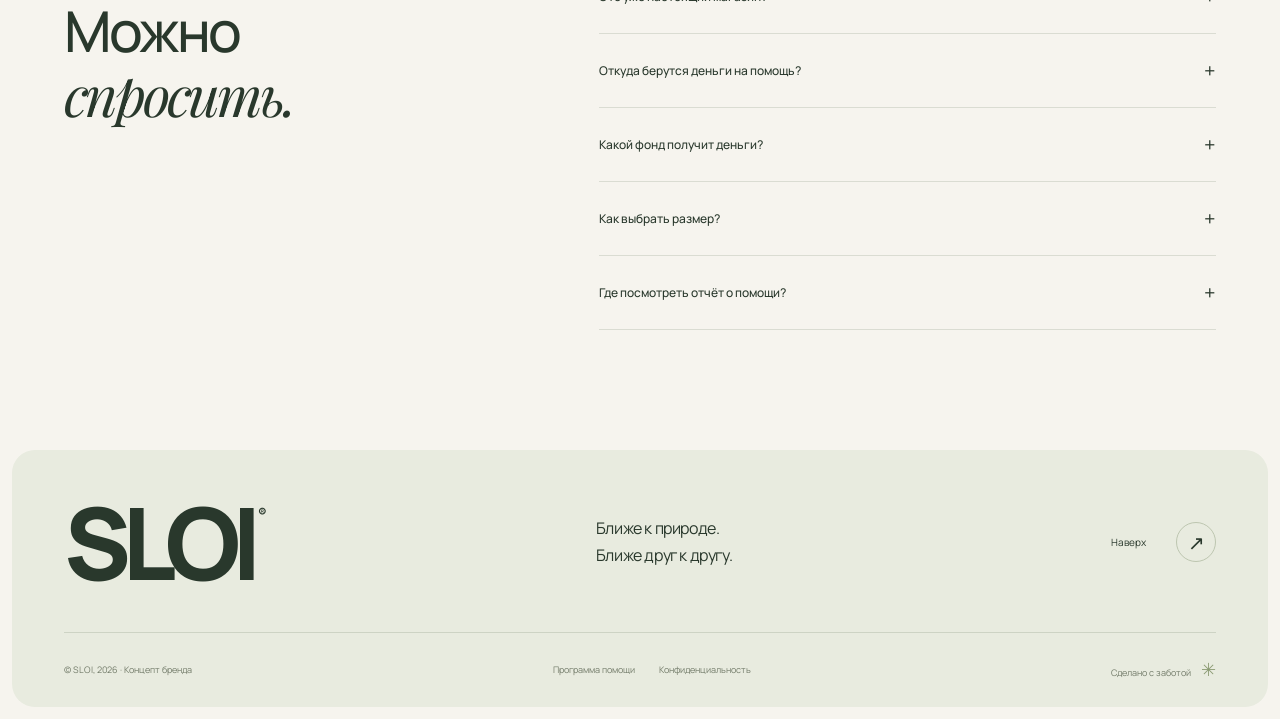
==== commit ec3485d5: "Ask for the language before the intro, translate SLOI and remaining strings Co-Authored-By: Claude O" ====
--- a/sloi-site/index.html
+++ b/sloi-site/index.html
@@ -16,7 +16,7 @@
 <nav class="mobile-nav" aria-label="Мобильная навигация" hidden><a href="#collection">Коллекция</a><a href="#materials">Материалы</a><a href="#impact">Продолжение</a><a href="#about">О бренде</a></nav>
 <div class="hero-copy"><div class="eyebrow hero-eyebrow"><span class="live-dot"></span> ПЕРВЫЙ СЛОЙ. БОЛЬШЕ СМЫСЛА.</div><h1>Тебе идёт<br><em>менять мир.</em></h1><p>Одежда из природных материалов.<br>Забота, которая начинается с тебя.</p><div class="hero-cta"><a href="#collection" class="button button-lime">Открыть коллекцию <span>↗</span></a><a class="text-link" href="#impact">Как вещь помогает <span>↗</span></a></div></div>
 <div class="hero-bottom"><span>DROP 01 / ЕСТЕСТВЕННОЕ СОСТОЯНИЕ</span><a href="#collection" aria-label="Прокрутить к коллекции">Листай медленно <span>↓</span></a><button class="motion-toggle" id="motionToggle" aria-label="Остановить анимации" aria-pressed="false"><span aria-hidden="true">Ⅱ</span></button></div>
-<a href="#impact" class="hero-impact"><span class="impact-star">✳</span><div><strong>У каждой вещи<br>есть продолжение.</strong><small>5% — на добрые дела <span>↗</span></small></div></a>
+<a href="#impact" class="hero-impact"><span class="impact-star">✳</span><div><strong>У каждой вещи <br>есть продолжение.</strong><small>5% — на добрые дела <span>↗</span></small></div></a>
 </section>
 <div class="ticker" aria-hidden="true"><div class="ticker-track"><span>МЕНЬШЕ ЛИШНЕГО</span><i>✳</i><span>БОЛЬШЕ ЖИЗНИ</span><i>✳</i><span>ПРИРОДНЫЕ МАТЕРИАЛЫ</span><i>✳</i><span>ВЕЩИ С ПРОДОЛЖЕНИЕМ</span><i>✳</i><span>МЕНЬШЕ ЛИШНЕГО</span><i>✳</i><span>БОЛЬШЕ ЖИЗНИ</span><i>✳</i><span>ПРИРОДНЫЕ МАТЕРИАЛЫ</span><i>✳</i><span>ВЕЩИ С ПРОДОЛЖЕНИЕМ</span><i>✳</i></div></div>
 <section class="intro section-wrap reveal" id="about"><span class="section-index">(01) ЗНАКОМЬСЯ, SLOI</span><div><h2>Для твоего ритма.<br><span>Для того, что важно.</span></h2><p>Свободный крой, честные фактуры и цвета, которые уже придумала природа. Мы задумали SLOI для обычных дней, в которых есть место чему-то хорошему.</p><div class="intro-tags"><span>Легко сочетать</span><span>Приятно чувствовать</span><span>Долго носить</span></div></div></section>
